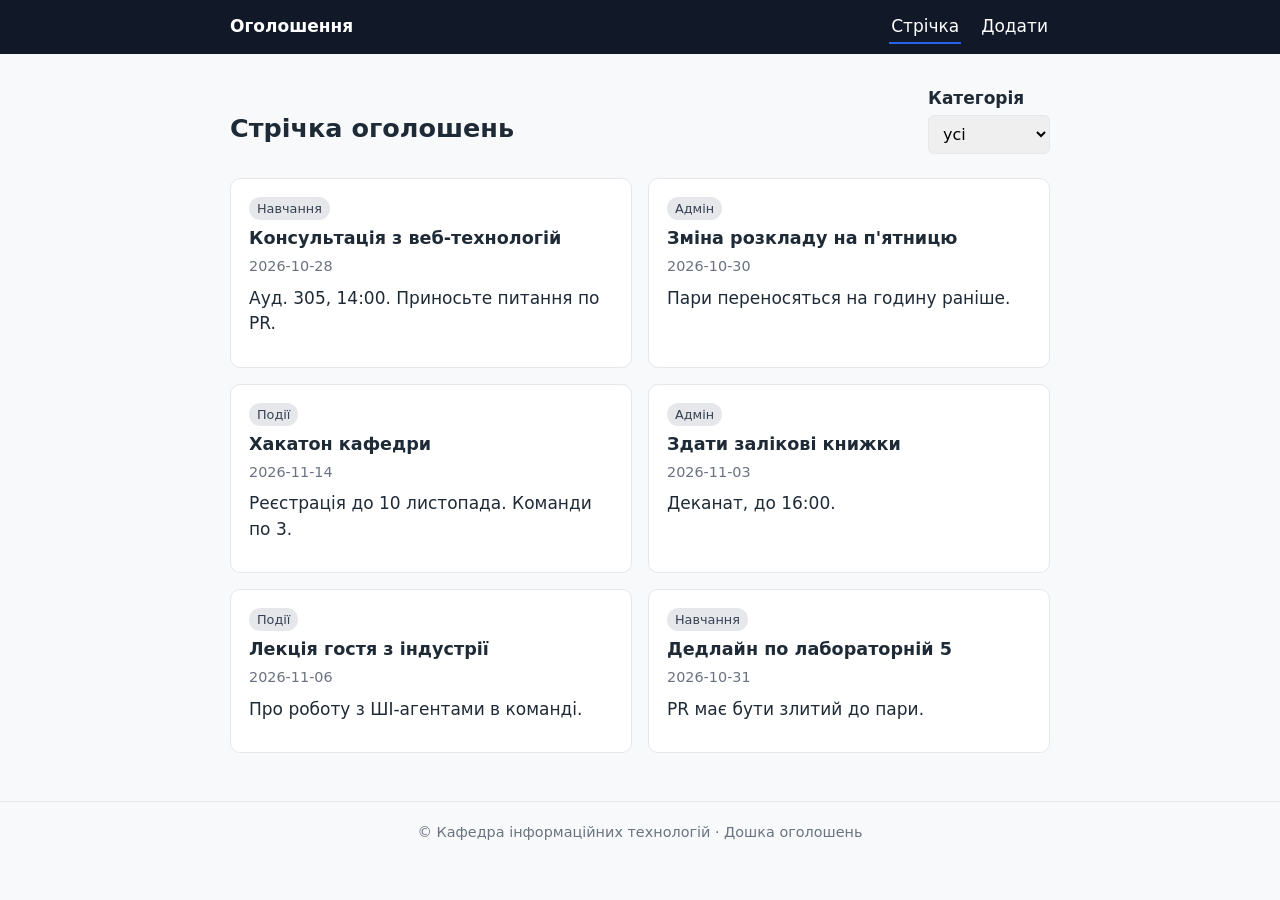
==== index.html @ cf800eaa "Завантаження файлів у першому комміті" ====
<!doctype html>
<html lang="uk">
<head>
  <meta charset="utf-8">
  <meta name="viewport" content="width=device-width, initial-scale=1">
  <title>Дошка оголошень кафедри</title>
  <link rel="stylesheet" href="style.css">
  <script src="app.js" defer></script>
</head>
<body>
  <header class="site-header">
    <div class="header-inner">
      <a class="logo" href="index.html">Оголошення</a>
      <nav class="nav" aria-label="Головна навігація">
        <ul>
          <li><a href="index.html" aria-current="page">Стрічка</a></li>
          <li><a href="Add.html">Додати</a></li>
        </ul>
      </nav>
    </div>
  </header>

  <main>
    <section class="toolbar">
      <h1>Стрічка оголошень</h1>
      <div class="filter">
        <label for="category">Категорія</label>
        <select id="category">
          <option value="all">усі</option>
          <option value="навчання">навчання</option>
          <option value="події">події</option>
          <option value="адмін">адмін</option>
        </select>
      </div>
    </section>

    <section aria-labelledby="list-title">
      <h2 id="list-title" class="visually-hidden">Оголошення</h2>
      <ul id="list" class="cards"></ul>
      <p id="empty" class="muted" hidden>Нічого не знайдено.</p>
    </section>

    <!-- Сюди додається блок «Найближчі вихідні» (завдання 2) -->
  </main>

  <footer class="site-footer">
    <p>© Кафедра інформаційних технологій · Дошка оголошень</p>
  </footer>
</body>
</html>
---- style.css ----
:root { --ink: #1f2a37; --paper: #f7f9fb; --accent: #2563eb; --accent-dark: #1d4ed8; --muted: #6b7280; --line: #e5e7eb; --urgent: #b91c1c; }
* { box-sizing: border-box; }
body { margin: 0; font-family: system-ui, -apple-system, "Segoe UI", sans-serif; font-size: 17px; line-height: 1.5; color: var(--ink); background: var(--paper); }
h1, h2, h3 { line-height: 1.2; margin: 0 0 0.4em; }
p { margin: 0 0 0.8em; }
.muted { color: var(--muted); }
.visually-hidden { position: absolute; width: 1px; height: 1px; overflow: hidden; clip: rect(0 0 0 0); }
main { max-width: 860px; margin: 0 auto; padding: 32px 20px 48px; }

.site-header { background: #111827; color: #fff; }
.header-inner { max-width: 860px; margin: 0 auto; padding: 14px 20px; display: flex; align-items: center; justify-content: space-between; gap: 24px; }
.logo { color: #fff; font-weight: 700; text-decoration: none; }
.nav ul { list-style: none; margin: 0; padding: 0; display: flex; gap: 18px; }
.nav a { color: #fff; text-decoration: none; padding: 6px 2px; border-bottom: 2px solid transparent; }
.nav a[aria-current="page"] { border-bottom-color: var(--accent); }

.toolbar { display: flex; justify-content: space-between; align-items: end; gap: 16px; margin-bottom: 24px; }
.filter label { display: block; font-weight: 600; margin-bottom: 4px; }
.filter select { padding: 8px 10px; font: inherit; font-size: 16px; border: 1px solid var(--line); border-radius: 6px; }

.cards { list-style: none; margin: 0; padding: 0; display: grid; grid-template-columns: repeat(2, 1fr); gap: 16px; }
.card { background: #fff; border: 1px solid var(--line); border-radius: 10px; padding: 16px 18px; }
.card h3 { font-size: 1.1rem; }
.card time { display: block; color: var(--muted); font-size: 0.9rem; margin-bottom: 8px; }
.tag { display: inline-block; font-size: 0.8rem; padding: 2px 8px; border-radius: 999px; background: #e5e7eb; color: #374151; margin-bottom: 8px; }
.tag .urgent { background: #fee2e2; color: var(--urgent); font-weight: 600; }

.form-box { max-width: 520px; }
.form-box input, .form-box select, .form-box textarea { width: 100%; padding: 9px 10px; font: inherit; font-size: 16px; border: 1px solid var(--line); border-radius: 6px; background: #fff; margin: 4px 0 14px; }
.actions { margin-top: 8px; }
.btn { display: inline-block; background: var(--accent); color: #fff; text-decoration: none; padding: 10px 18px; border: 0; border-radius: 6px; font: inherit; cursor: pointer; }
.btn:hover { background: var(--accent-dark); }

.site-footer { border-top: 1px solid var(--line); padding: 20px; color: var(--muted); font-size: 0.9rem; text-align: center; }

@media (max-width: 600px) {
  .header-inner { flex-direction: column; align-items: flex-start; gap: 8px; }
  .toolbar { flex-direction: column; align-items: stretch; }
  .cards { grid-template-columns: 1fr; }
}
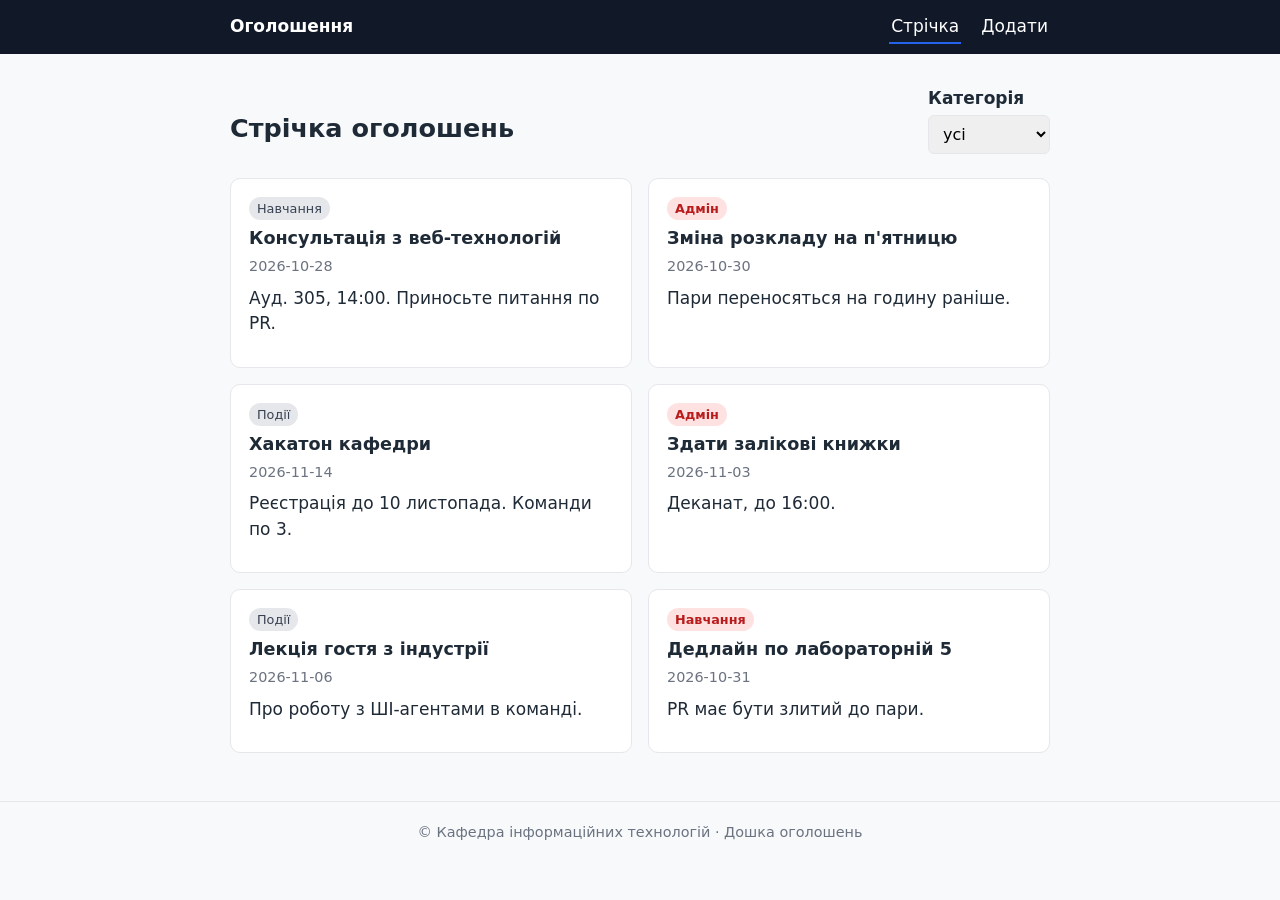
==== commit 868409fd: "Завдання 1 — Три тикети" ====
--- a/index.html
+++ b/index.html
@@ -14,7 +14,7 @@
       <nav class="nav" aria-label="Головна навігація">
         <ul>
           <li><a href="index.html" aria-current="page">Стрічка</a></li>
-          <li><a href="Add.html">Додати</a></li>
+          <li><a href="add.html">Додати</a></li>
         </ul>
       </nav>
     </div>
--- a/style.css
+++ b/style.css
@@ -23,7 +23,7 @@
 .card h3 { font-size: 1.1rem; }
 .card time { display: block; color: var(--muted); font-size: 0.9rem; margin-bottom: 8px; }
 .tag { display: inline-block; font-size: 0.8rem; padding: 2px 8px; border-radius: 999px; background: #e5e7eb; color: #374151; margin-bottom: 8px; }
-.tag .urgent { background: #fee2e2; color: var(--urgent); font-weight: 600; }
+.urgent { background: #fee2e2; color: var(--urgent); font-weight: 600; }
 
 .form-box { max-width: 520px; }
 .form-box input, .form-box select, .form-box textarea { width: 100%; padding: 9px 10px; font: inherit; font-size: 16px; border: 1px solid var(--line); border-radius: 6px; background: #fff; margin: 4px 0 14px; }
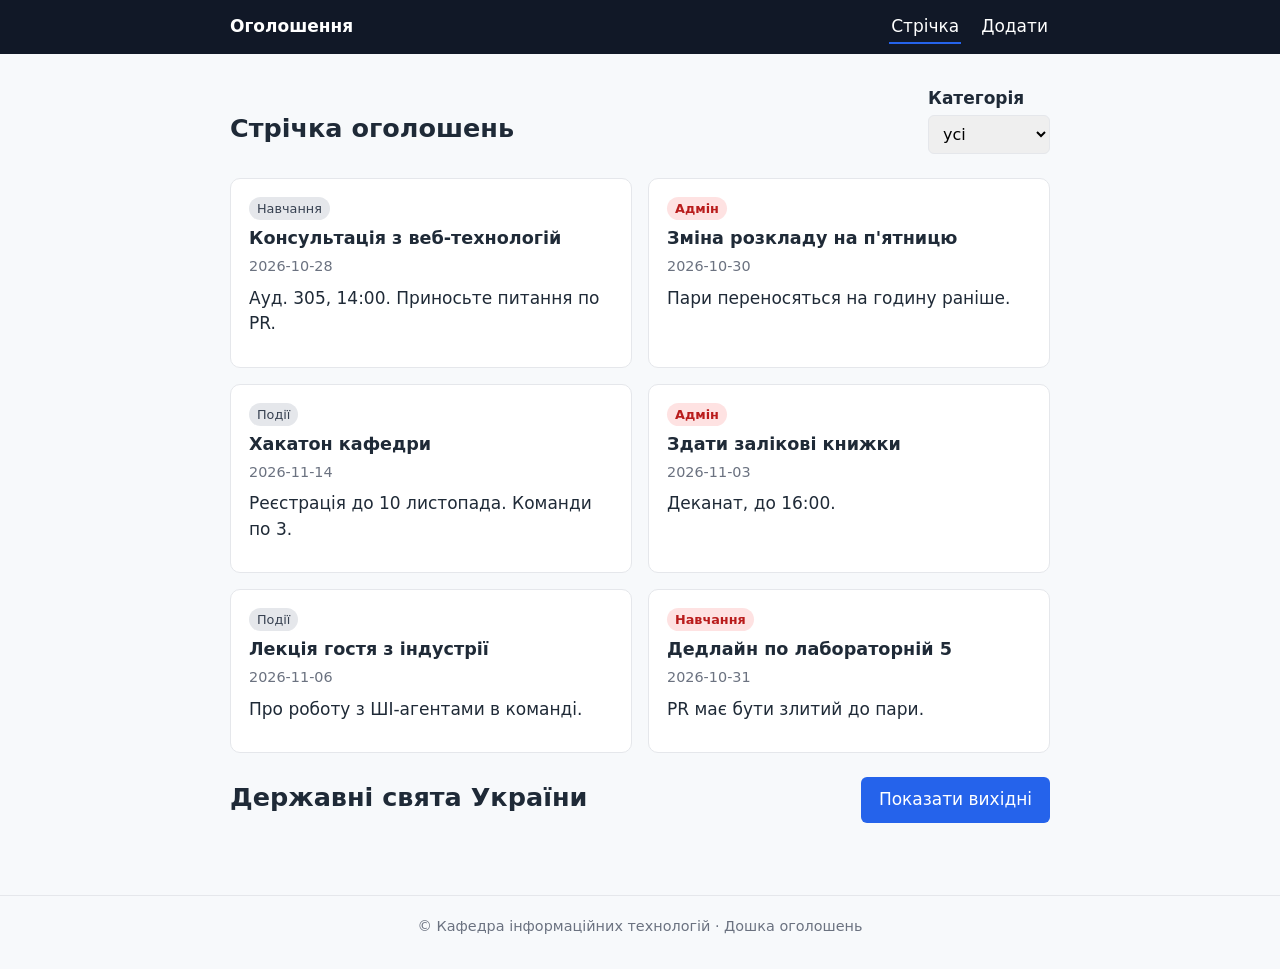
==== commit 75c761d5: "Завдання 2 — Блок «Найближчі вихідні»" ====
--- a/index.html
+++ b/index.html
@@ -40,7 +40,16 @@
       <p id="empty" class="muted" hidden>Нічого не знайдено.</p>
     </section>
 
-    <!-- Сюди додається блок «Найближчі вихідні» (завдання 2) -->
+    <section aria-labelledby="holidays-title" class="holidays">
+      <div class="toolbar">
+        <h2 id="holidays-title">Державні свята України</h2>
+        <div class="holidays-action">
+          <button id="holidays-btn" class="btn" type="button">Показати вихідні</button>
+        </div>
+      </div>
+      <p id="holidays-status" class="muted" role="status" aria-live="polite"></p>
+      <ul id="holidays-list" class="cards"></ul>
+    </section>
   </main>
 
   <footer class="site-footer">
--- a/style.css
+++ b/style.css
@@ -17,6 +17,7 @@
 .toolbar { display: flex; justify-content: space-between; align-items: end; gap: 16px; margin-bottom: 24px; }
 .filter label { display: block; font-weight: 600; margin-bottom: 4px; }
 .filter select { padding: 8px 10px; font: inherit; font-size: 16px; border: 1px solid var(--line); border-radius: 6px; }
+.holidays { margin-top: 24px; }
 
 .cards { list-style: none; margin: 0; padding: 0; display: grid; grid-template-columns: repeat(2, 1fr); gap: 16px; }
 .card { background: #fff; border: 1px solid var(--line); border-radius: 10px; padding: 16px 18px; }
